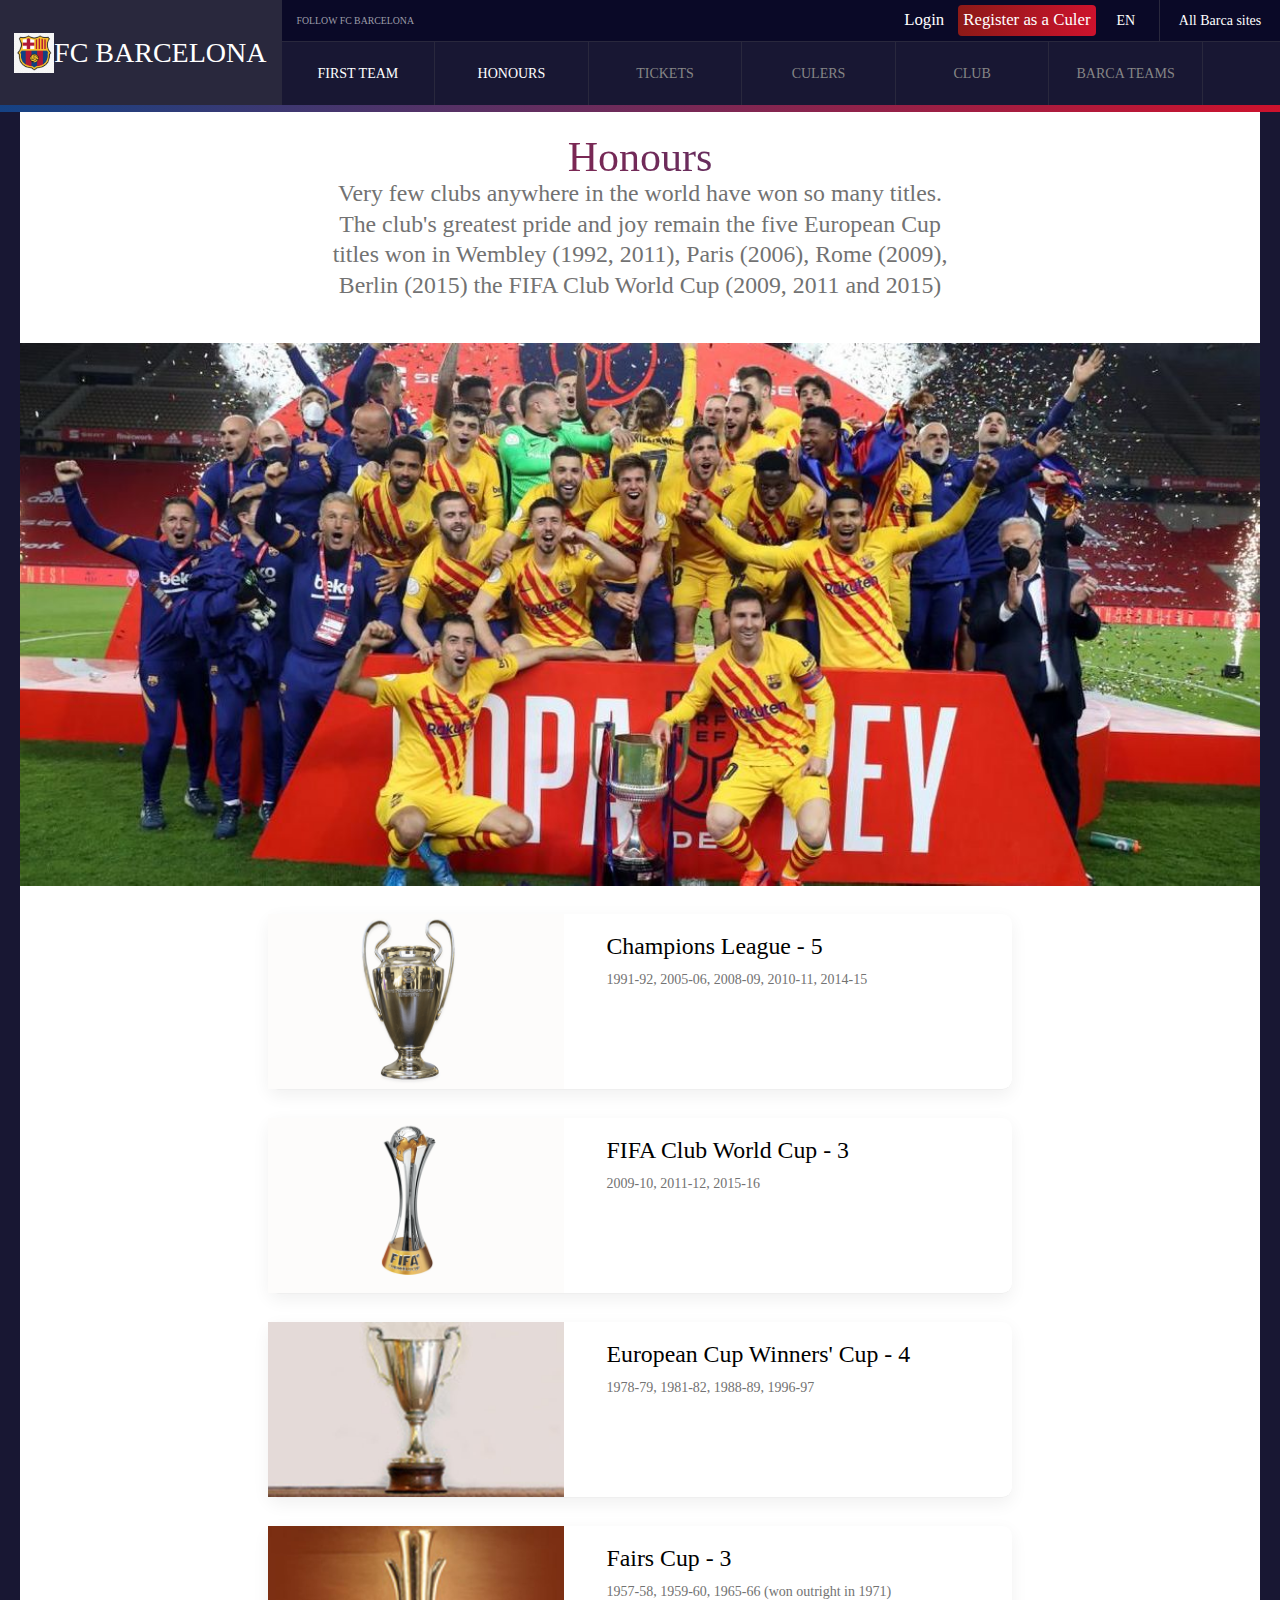
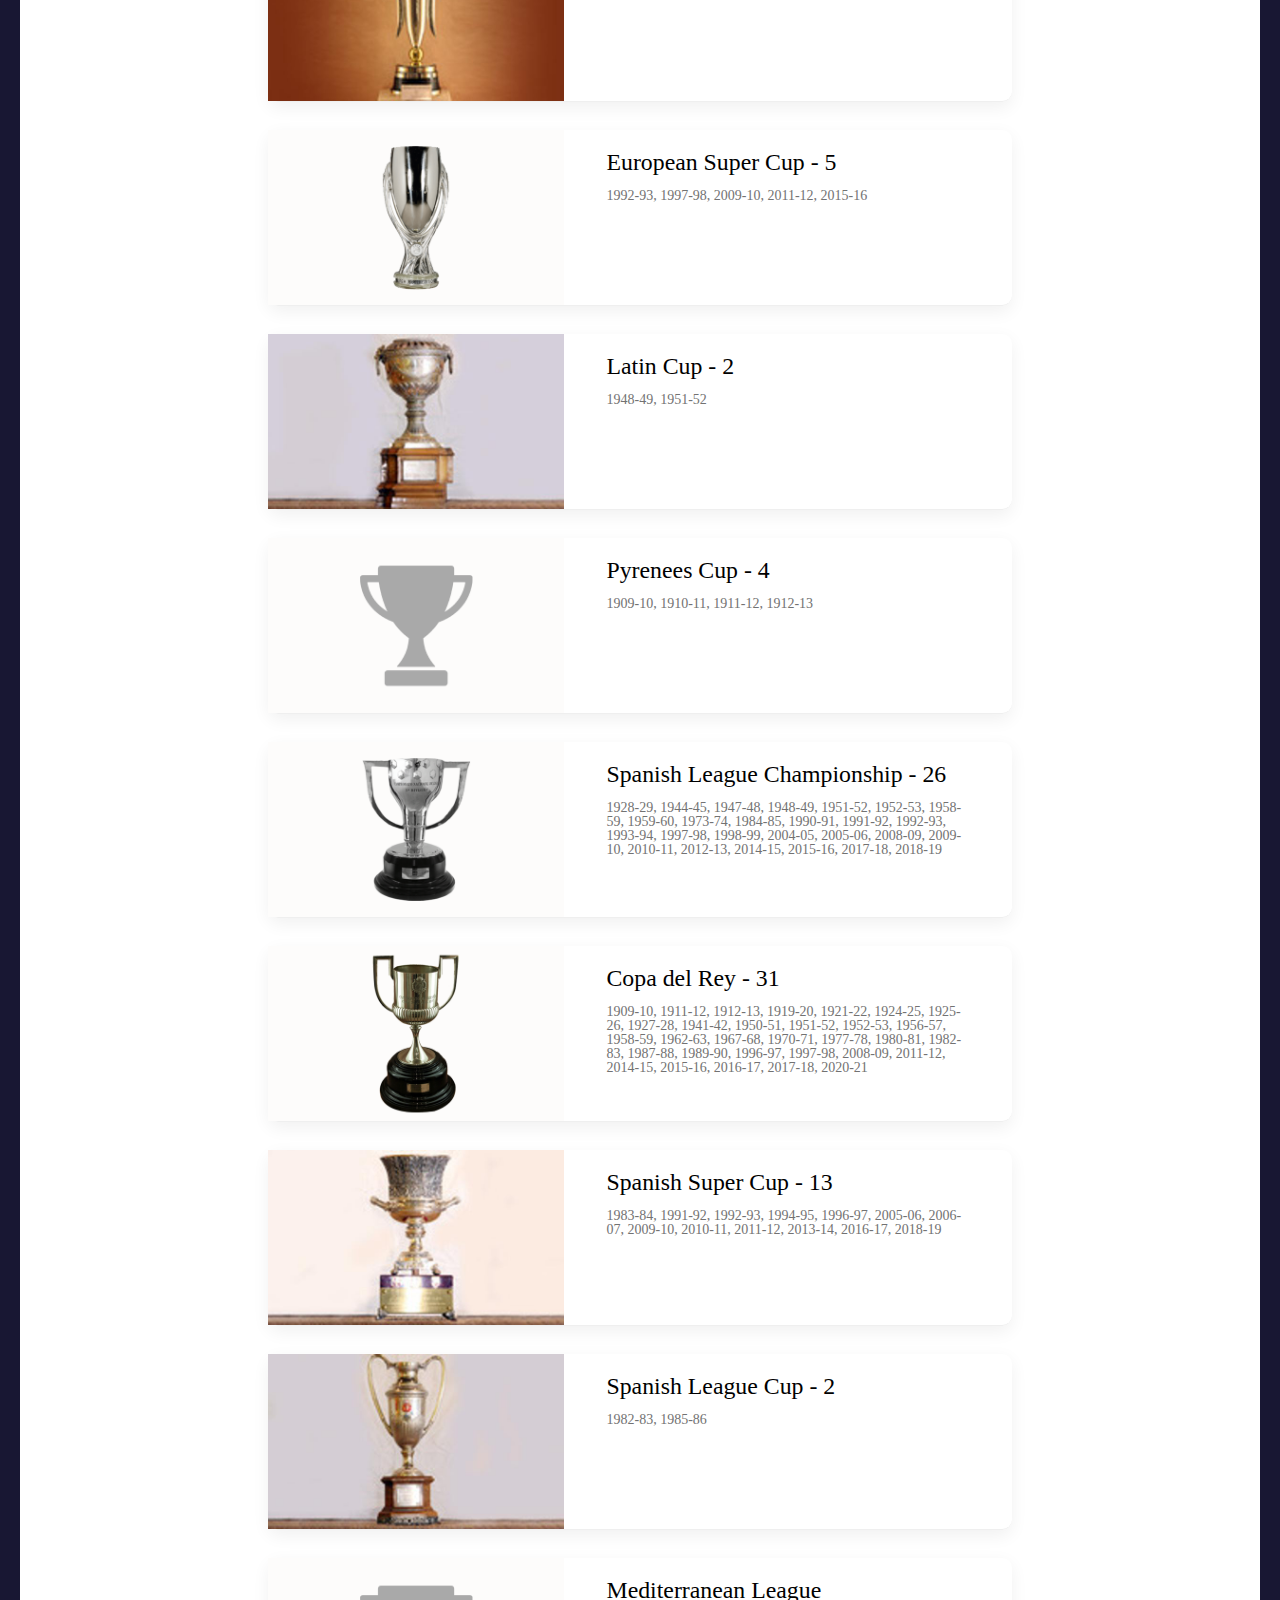
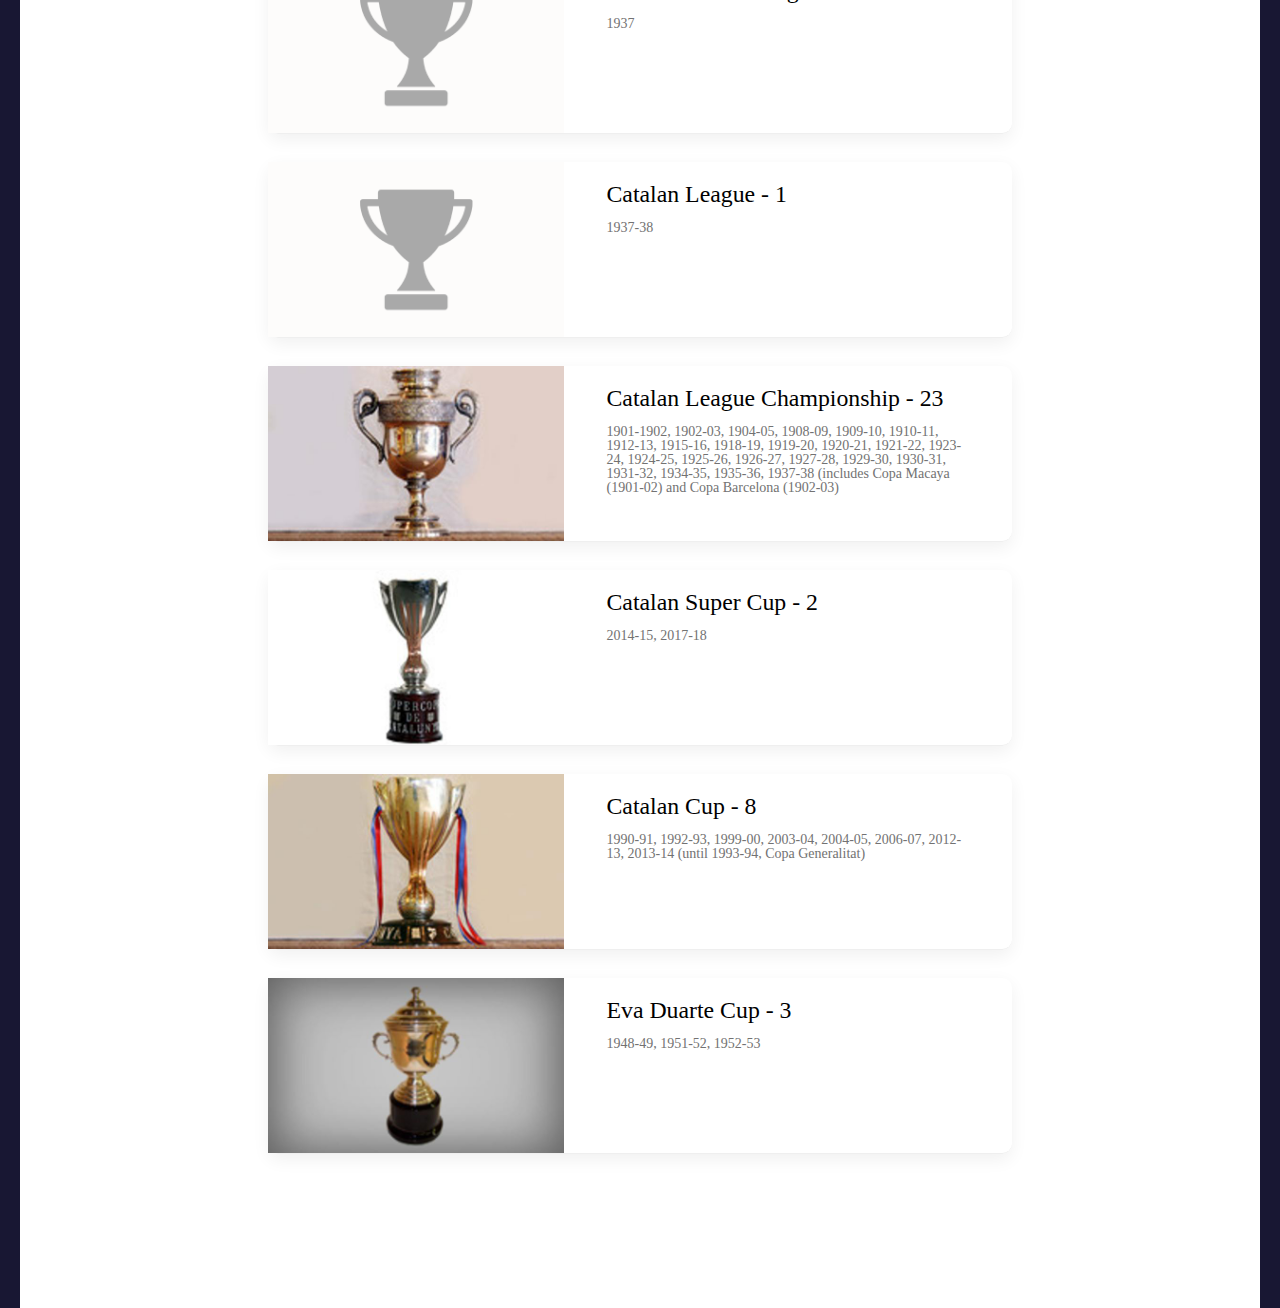
==== honours.html @ 9dbfa606 "git init" ====
<!DOCTYPE html>
<html lang="en">
<head>
    <meta charset="UTF-8">
    <meta http-equiv="X-UA-Compatible" content="IE=edge">
    <meta name="viewport" content="width=device-width, initial-scale=1.0">
    <title>Document</title>
    <link rel="stylesheet" href="./css/honours.css">
    <link rel="stylesheet" href="https://cdnjs.cloudflare.com/ajax/libs/font-awesome/6.1.1/css/all.min.css" integrity="sha512-KfkfwYDsLkIlwQp6LFnl8zNdLGxu9YAA1QvwINks4PhcElQSvqcyVLLD9aMhXd13uQjoXtEKNosOWaZqXgel0g==" crossorigin="anonymous" referrerpolicy="no-referrer" />

</head>
<body>

    <header class="header">
        <nav class="header-container">
            <div class="header-right">
                <a href="./index.html" class="header-item header-logo">
                    <div class="header-logo-blue"></div>
                    <div class="header-logo-red"></div>
                    <img src="./img/logo-b.jpeg" alt="">
                    <h2> FC BARCELONA</h2>
                </a>
            </div>

            <div class="header-left">
                <div class="header-item-links header-links">
                    <div class="header-links-left">
                        <p>FOLLOW FC BARCELONA</p>
                        <i class="fa-brands fa-twitter"></i>
                        <i class="fa-brands fa-facebook-square"></i>
                        <i class="fa-brands fa-instagram"></i>
                        <i class="fa-brands fa-youtube"></i>
                        <i class="fa-brands fa-tiktok"></i>
                        <i class="fa-brands fa-twitch"></i>
                    </div>

                    <div class="header-links-right">
                        <div class="header-login">
                            <i class="fa-solid fa-user"></i> 
                            <a href="">Login</a>    
                        </div>

                        <div class="header-register">
                            <p>Register as a Culer</p>                        
                        </div>

                        <div class="lang-change">
                            <p>EN</p>
                            <i class="fa-solid fa-caret-down"></i>
                        </div>
                    </div>
                </div>
                <a class="header-item header-other-sites">
                    <p>All Barca sites</p>
                </a>
                <a href="./players.html" class="header-item second-level firs-team-link">
                    <p> FIRST TEAM</p>
                </a>
                <a  href="#" class="header-item second-level shop-link">
                    <p>HONOURS</p>
                </a>
                <a href="./calendar.html" class="header-item second-level tickets-link disabled-link">
                    <p>TICKETS</p> 
                </a>
                <div class="header-item second-level culers-link disabled-link">
                    <p>CULERS</p> 
                </div>
                <div class="header-item second-level club-link disabled-link">
                    <p>CLUB</p> 
                </div>
                <div class="header-item second-level team-link disabled-link">
                    <p>BARCA TEAMS</p> 
                </div>
                <div class="header-item second-level-last search-btn">
                    <i class="fa-solid fa-magnifying-glass"></i>    
                </div>
            </div>

                <a href=""></a>
            </div>

            <div class="header-bottom"></div>

        </nav>

    </header>

    <main class="honours">

        <section class="honours-header honours-section">
            <h1 class="hh-title">Honours</h1>
            <p class="hh-subtitle">Very few clubs anywhere in the world have won so many titles. The club's greatest pride and joy remain the five European Cup titles won in Wembley (1992, 2011), Paris (2006), Rome (2009), Berlin (2015) the FIFA Club World Cup (2009, 2011 and 2015)</p>
            <img src="./img/tback.jpeg" alt="" class="last-title-img">
        </section>

        <section class="titles honours-section">

            <div class="title">

                <img src="./img/t1.png" alt="" class="title-img">

                <div class="title-desctiption">
                    <h2 class="title-name">Champions League - 5</h2>
                    <p class="title-years">1991-92, 2005-06, 2008-09, 2010-11, 2014-15</p>
                </div>

            </div>

            <div class="title">

                <img src="./img/t2.png" alt="" class="title-img">

                <div class="title-desctiption">
                    <h2 class="title-name">FIFA Club World Cup - 3</h2>
                    <p class="title-years">2009-10, 2011-12, 2015-16</p>
                </div>

            </div>

            <div class="title">

                <img src="./img/t3.jpeg" alt="" class="title-img">

                <div class="title-desctiption">
                    <h2 class="title-name">European Cup Winners' Cup - 4</h2>
                    <p class="title-years">1978-79, 1981-82, 1988-89, 1996-97</p>
                </div>

            </div>

            <div class="title">

                <img src="./img/t4.jpeg" alt="" class="title-img">

                <div class="title-desctiption">
                    <h2 class="title-name">Fairs Cup - 3</h2>
                    <p class="title-years">1957-58, 1959-60, 1965-66 (won outright in 1971)</p>
                </div>

            </div>

            <div class="title">

                <img src="./img/t5.png" alt="" class="title-img">

                <div class="title-desctiption">
                    <h2 class="title-name">European Super Cup - 5</h2>
                    <p class="title-years">1992-93, 1997-98, 2009-10, 2011-12, 2015-16</p>
                </div>

            </div>

            <div class="title">

                <img src="./img/t6.jpeg" alt="" class="title-img">

                <div class="title-desctiption">
                    <h2 class="title-name">Latin Cup - 2</h2>
                    <p class="title-years">1948-49, 1951-52</p>
                </div>

            </div>

            <div class="title">

                <img src="./img/t7.png" alt="" class="title-img">

                <div class="title-desctiption">
                    <h2 class="title-name">Pyrenees Cup - 4</h2>
                    <p class="title-years">1909-10, 1910-11, 1911-12, 1912-13</p>
                </div>

            </div>

            <div class="title">

                <img src="./img/t8.png" alt="" class="title-img">

                <div class="title-desctiption">
                    <h2 class="title-name">Spanish League Championship - 26</h2>
                    <p class="title-years">1928-29, 1944-45, 1947-48, 1948-49, 1951-52, 1952-53, 1958-59, 1959-60, 1973-74, 1984-85, 1990-91, 1991-92, 1992-93, 1993-94, 1997-98, 1998-99, 2004-05, 2005-06, 2008-09, 2009-10, 2010-11, 2012-13, 2014-15, 2015-16, 2017-18, 2018-19</p>
                </div>

            </div>

            <div class="title">

                <img src="./img/t9.png" alt="" class="title-img">

                <div class="title-desctiption">
                    <h2 class="title-name">Copa del Rey - 31</h2>
                    <p class="title-years">1909-10, 1911-12, 1912-13, 1919-20, 1921-22, 1924-25, 1925-26, 1927-28, 1941-42, 1950-51, 1951-52, 1952-53, 1956-57, 1958-59, 1962-63, 1967-68, 1970-71, 1977-78, 1980-81, 1982-83, 1987-88, 1989-90, 1996-97, 1997-98, 2008-09, 2011-12, 2014-15, 2015-16, 2016-17, 2017-18, 2020-21</p>
                </div>

            </div>

            <div class="title">

                <img src="./img/t10.jpeg" alt="" class="title-img">

                <div class="title-desctiption">
                    <h2 class="title-name">Spanish Super Cup - 13</h2>
                    <p class="title-years">1983-84, 1991-92, 1992-93, 1994-95, 1996-97, 2005-06, 2006-07, 2009-10, 2010-11, 2011-12, 2013-14, 2016-17, 2018-19</p>
                </div>

            </div>

            <div class="title">

                <img src="./img/t11.jpeg" alt="" class="title-img">

                <div class="title-desctiption">
                    <h2 class="title-name">Spanish League Cup - 2</h2>
                    <p class="title-years">1982-83, 1985-86</p>
                </div>

            </div>

            <div class="title">

                <img src="./img/t12.png" alt="" class="title-img">

                <div class="title-desctiption">
                    <h2 class="title-name">Mediterranean League</h2>
                    <p class="title-years">1937</p>
                </div>

            </div>

            <div class="title">

                <img src="./img/t13.png" alt="" class="title-img">

                <div class="title-desctiption">
                    <h2 class="title-name">Catalan League - 1</h2>
                    <p class="title-years">1937-38</p>
                </div>

            </div>

            <div class="title">

                <img src="./img/t14.jpeg" alt="" class="title-img">

                <div class="title-desctiption">
                    <h2 class="title-name">Catalan League Championship - 23</h2>
                    <p class="title-years">1901-1902, 1902-03, 1904-05, 1908-09, 1909-10, 1910-11, 1912-13, 1915-16, 1918-19, 1919-20, 1920-21, 1921-22, 1923-24, 1924-25, 1925-26, 1926-27, 1927-28, 1929-30, 1930-31, 1931-32, 1934-35, 1935-36, 1937-38 (includes Copa Macaya (1901-02) and Copa Barcelona (1902-03)</p>
                </div>

            </div>

            <div class="title">

                <img src="./img/t15.jpeg" alt="" class="title-img">

                <div class="title-desctiption">
                    <h2 class="title-name">Catalan Super Cup - 2</h2>
                    <p class="title-years">2014-15, 2017-18</p>
                </div>

            </div>

            <div class="title">

                <img src="./img/t16.jpeg" alt="" class="title-img">

                <div class="title-desctiption">
                    <h2 class="title-name">Catalan Cup - 8</h2>
                    <p class="title-years">1990-91, 1992-93, 1999-00, 2003-04, 2004-05, 2006-07, 2012-13, 2013-14 (until 1993-94, Copa Generalitat)</p>
                </div>

            </div>

            <div class="title">

                <img src="./img/t17.jpeg" alt="" class="title-img">

                <div class="title-desctiption">
                    <h2 class="title-name">Eva Duarte Cup - 3</h2>
                    <p class="title-years">1948-49, 1951-52, 1952-53</p>
                </div>

            </div>


        </section>

    </main>
    
</body>
</html>
---- css/honours.css ----
* {
    padding: 0;
    margin: 0;
    border: 0;
}

*,
*::before,
*::after {
    -moz-box-sizing: border-box;
    -webkit-box-sizing: border-box;
    box-sizing: border-box;
}

:focus,
:active {
    outline: none;
}

a:focus,
a:active {
    outline: none;
}

nav,
footer,
header,
aside {
    display: block;
}

html,
body {
    height: 100%;
    width: 100%;
    font-size: 100%;
    line-height: 1;
    font-size: 14px;
    -ms-text-size-adjust: 100%;
    -moz-stack-sizing: 100%;
    -webkit-text-size-adjust: 100%;
}

input,
button,
textarea {
    font-family: inherit;
}

input::-ms-clear {
    display: none;
}

button {
    cursor: pointer;
}

button::-moz-focus-inner {
    padding: 0;
    border: 0;
}

a,
a:visited {
    text-decoration: none;
    color: #fff;
}

a:hover {
    cursor: pointer;
}

p {
    color: #fff;
}

i {
    color: #fff;
}

a:hover {
    text-decoration: none;
}

ul,
li {
    list-style: none;
}

img {
    vertical-align: top;
}

h1,
h2,
h3,
h4,
h5,
h6 {
    font-size: inherit;
    font-weight: inherit;
    color: #fff;
}


/* ----------------------------------------zero styling---------------------------------------- */


@font-face {
    font-family: 'fcb-bold';
    src: url(../fonts/FCBInterstate-Bold.ttf);
}

@font-face {
    font-family: 'fcb-regular';
    src: url(../fonts/barselona.ttf);
}

@font-face {
    font-family: 'fcb-light';
    src: url(../fonts/FCBInterstate-Light.ttf);
}


/* ----------------------------------------heading---------------------------------------- */


.disabled-link p{
    color: rgb(134, 134, 134);
}

.enabled-link {
    cursor: pointer;
}

.header {
    z-index: 2;
    width: 100%;
    height: 7.5rem;
}
.header-container {
    display: flex;
    flex-wrap: wrap;
    width: 100%;
}

.header-right {
    width: 22%;
}

.header-item {
    display: flex;
    align-items: center;
    justify-content: center;
}

.header-logo {
    position: relative;
    display: flex;
    align-items: center;
    width: 100%;
    height: 7.5rem;
    justify-content: center;
    background-color: #181733;
    border-right: 1px solid #29283D;
}

.header-logo:hover {
    background-color: #29283D;
}

.header-logo-blue{
    position: absolute;
    width: 1.25rem;
    height: 3.5rem;
    background-color: #154284;
    left: 0;
    bottom: 1rem;
    display: none;
}

.header-logo-red{
    position: absolute;
    width: 1.25rem;
    height: 2.2rem;
    background-color: #CD122E;
    top: 0.5rem;
    right: 0;
    display: none;
}

.header-logo img{
    width: 40px;
}

.header-logo h2{
    display: inline-block;
    font-size: 2rem;
}

.header-left {
    width: 78%;
    display: flex;
    flex-wrap: wrap;
}

.header-links {
    width: 88%;
    height: 3rem;
    display: flex;
    justify-content: space-between;
    align-items: center;
    background-color: #0a0927;
    border-bottom: 1px solid #29283D;
    border-right: 1px solid #29283D;
}

.header-links-left {
    display: flex;
    align-items: center;
}

.header-links-left p{
    font-size: 0.7rem;
    color: #9D9DA9;
    padding-left: 15px;
}

.header-links-left i{
    font-size: 1.6rem;
    padding: 7px;
    color: #9D9DA9;
}

.header-links-left i:hover{
    color: #fff;
}

.colorsss{
    color: #0a0927;
    color: #29283D;
    color: #9D9DA9;
    color: #CD122E;
    color: #AC0F27;
    color: #154284;
    color: #181733;
    color: #4E0F24;
    color: #FDCB10;
}

.header-links-right {
    display: flex;
    align-items: center;
}

.header-login{
    margin-right: 1rem;
}

.header-login i {
    color: #fff;
    font-size: 1.1rem;
}

.header-login a {
    color: #fff;
    font-size: 1.2rem;
}

.header-register {
    background: linear-gradient(90deg,#8c1a17,#cd122d);
    color: #fff;
    border-radius: 4px;
    height: 2.2rem;
    display: flex;
    align-items: center;
    padding: 0 5px;
    font-size: 1.2rem;
    margin-right: 0.5rem;
}

.lang-change {
    display: flex;
    height: 3rem;
    align-items: center;
    padding: 0 1rem;
}

.lang-change i {
    color: #fff;
    font-size: 0.6rem;
    padding: 3px 5px;
}

.header-other-sites {
    background-color: #0a0927;
    border-bottom: 1px solid #29283D;
}

.lang-change:hover {
    background-color: #9D9DA9;
}

.header-other-sites {
    width: 12%;
    height: 3rem;
}

.second-level {
    height: 4.5rem;
    width: 15.38%;
    background-color: #181733;
    border-right: 1px solid #29283D;
}

.tickets-link {
    text-align: center;
}

.second-level i, 
.second-level-last i {
    font-size: 0.6rem;
    padding: 3px;
}

.second-level-last{
    width: 7.72%;
    background-color: #181733;
}

.second-level-last i {
    font-size: 2rem;
}


.second-level-last:hover {
    background-color: #29283D;
}

.header-bottom {
    width: 100%;
    height: 0.5rem;
    background: linear-gradient(90deg,#154284 0,#cd122d);
}


/* ----------------------------------------heading---------------------------------------- */


.honours {
    margin-top: 7px;
    background-color: #181733;
}

.honours-section {
    margin: 0 1.4rem;
    background-color: #fff;
}

.honours-header {
    padding-top: 1.7rem;
}

.hh-title {
    background: linear-gradient(90deg,#cd122d,#154284);
    -webkit-background-clip: text;
    -webkit-text-fill-color: transparent;
    color: #fff;
    font-size: 3rem;
    text-align: center;
}

.hh-subtitle {
    font-size: 1.7rem;
    color: #727272;
    line-height: 2.2rem;
    width: 50%;
    text-align: center;
    margin: 0 auto;
    margin-bottom: 3rem;
}

.last-title-img {
    width: 100%;
    display: block;
}

.titles {
    padding-top: 2rem;
    padding-bottom: 9rem;
}

.title {
    display: flex;
    width: 60%;
    margin: 0 auto 2rem auto;
    box-shadow: 0 .4rem 1.2rem 0 rgba(0,0,0,.06);
    border-radius: 10px;
    border-bottom: .1rem solid #efefef;
}

.title:hover {
    -webkit-box-shadow: 0px 0px 12px -3px rgba(34, 60, 80, 0.24); 
    -moz-box-shadow: 0px 0px 12px -3px rgba(34, 60, 80, 0.24); 
    box-shadow: 0px 0px 12px -3px rgba(34, 60, 80, 0.24);
}

.title-img {
    height: 175px;
    width: auto;
}

.title-desctiption {
    padding: 1.5rem 3rem;
}

.title-name {
    font-size: 1.7rem;
    color: #000;
    margin-bottom: 1rem;
}

.title-years {
    color: #727272;
}
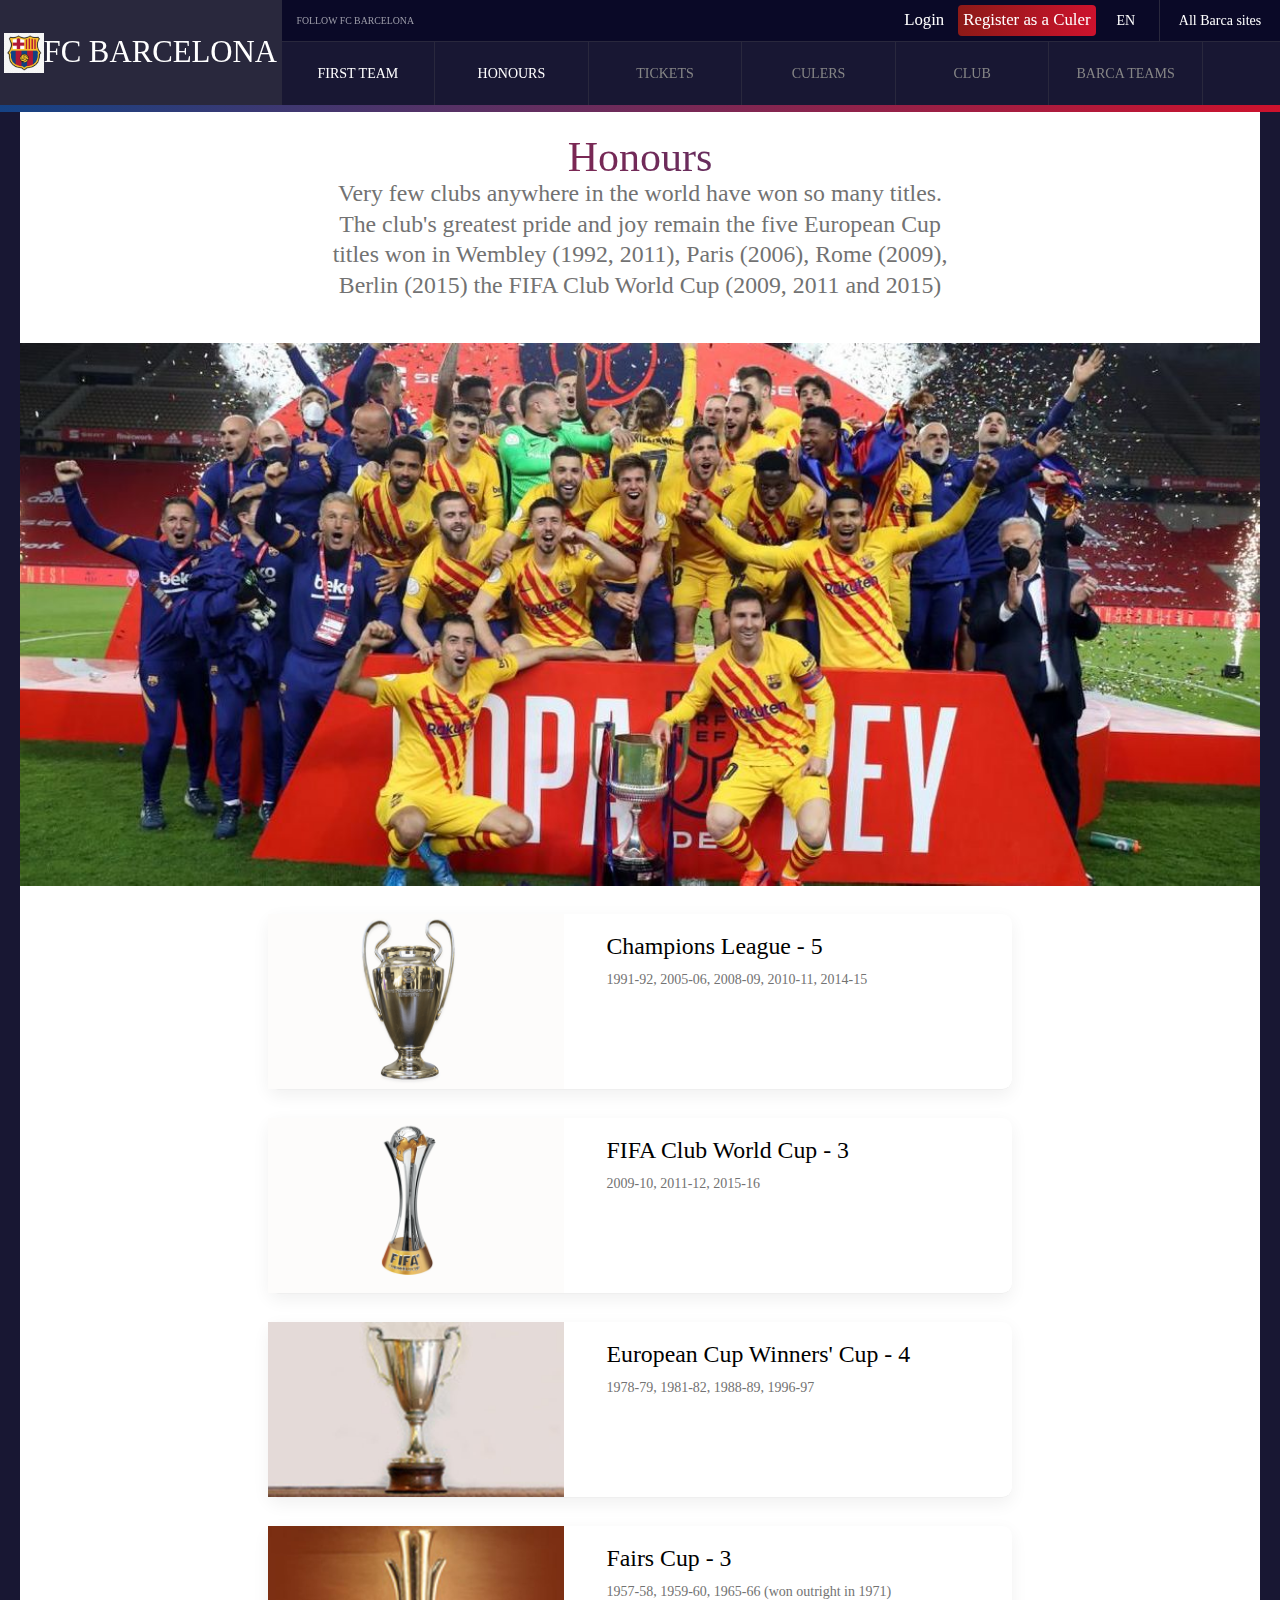
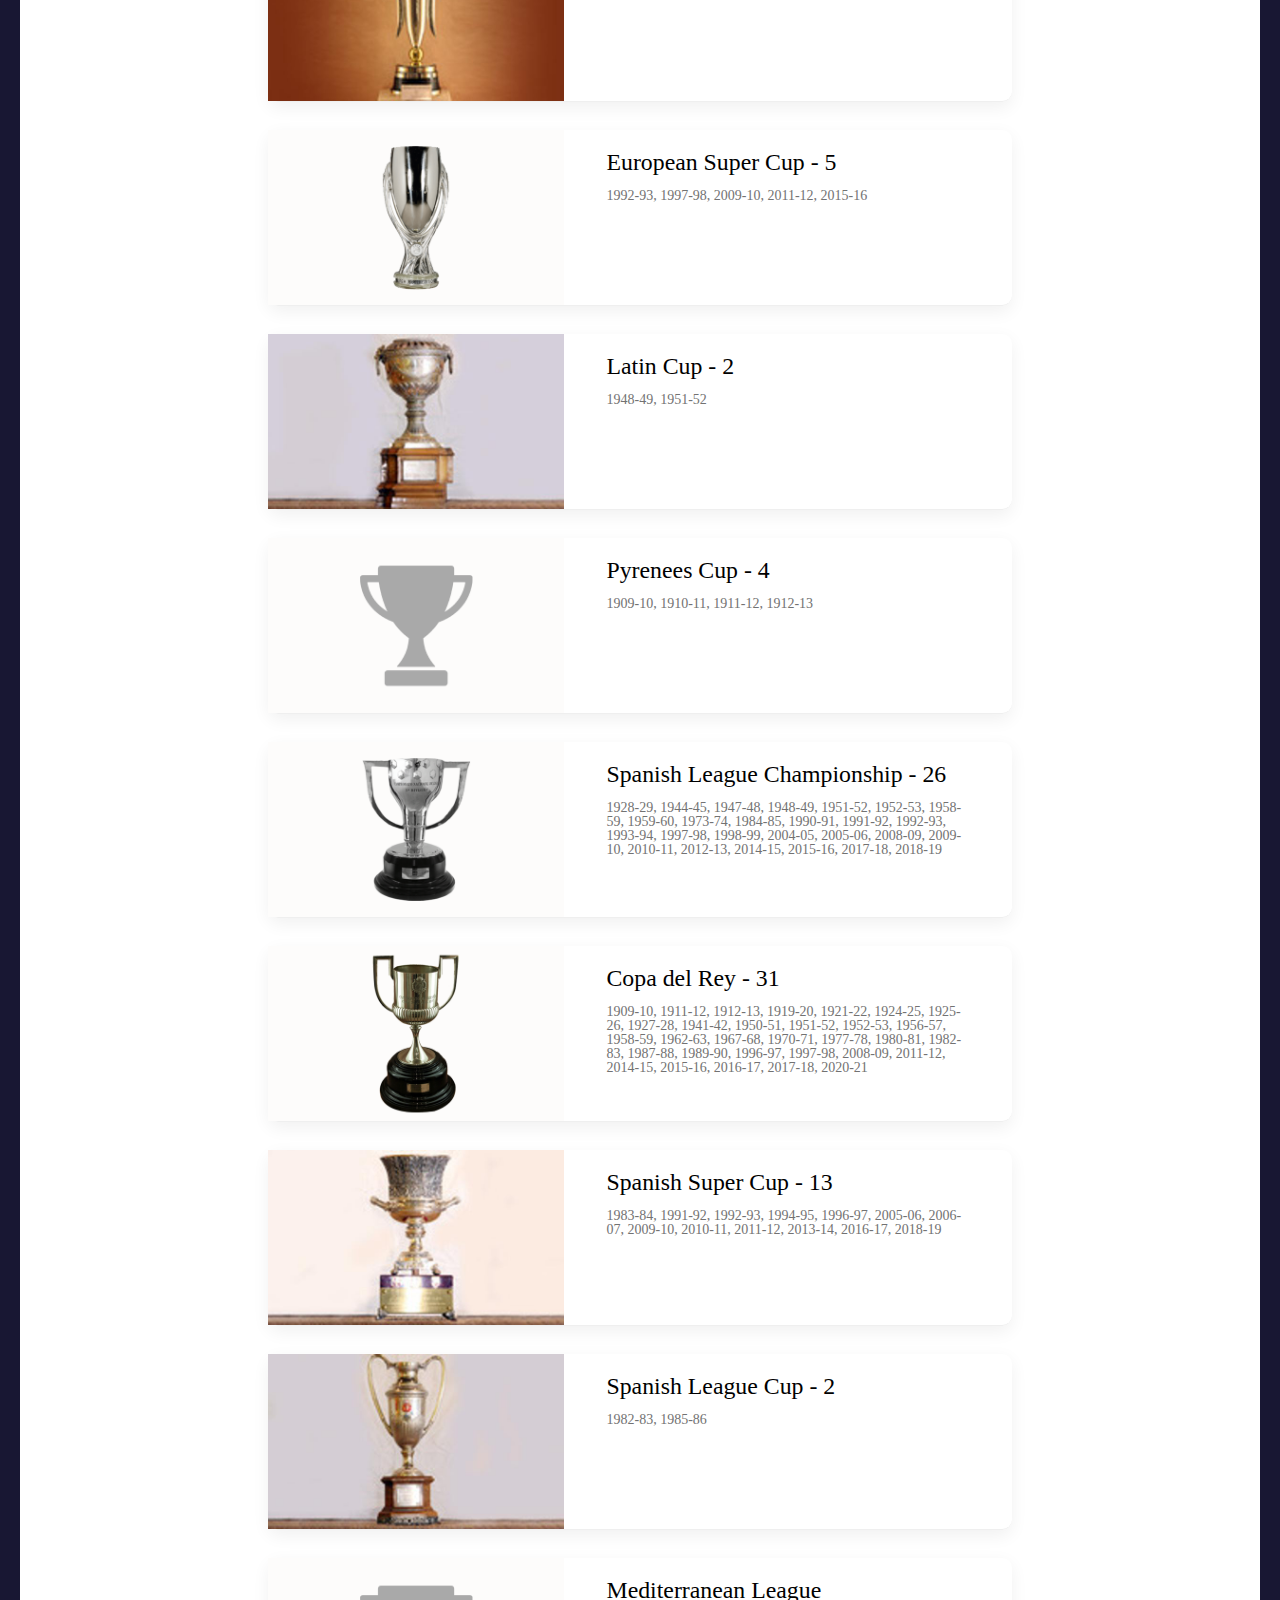
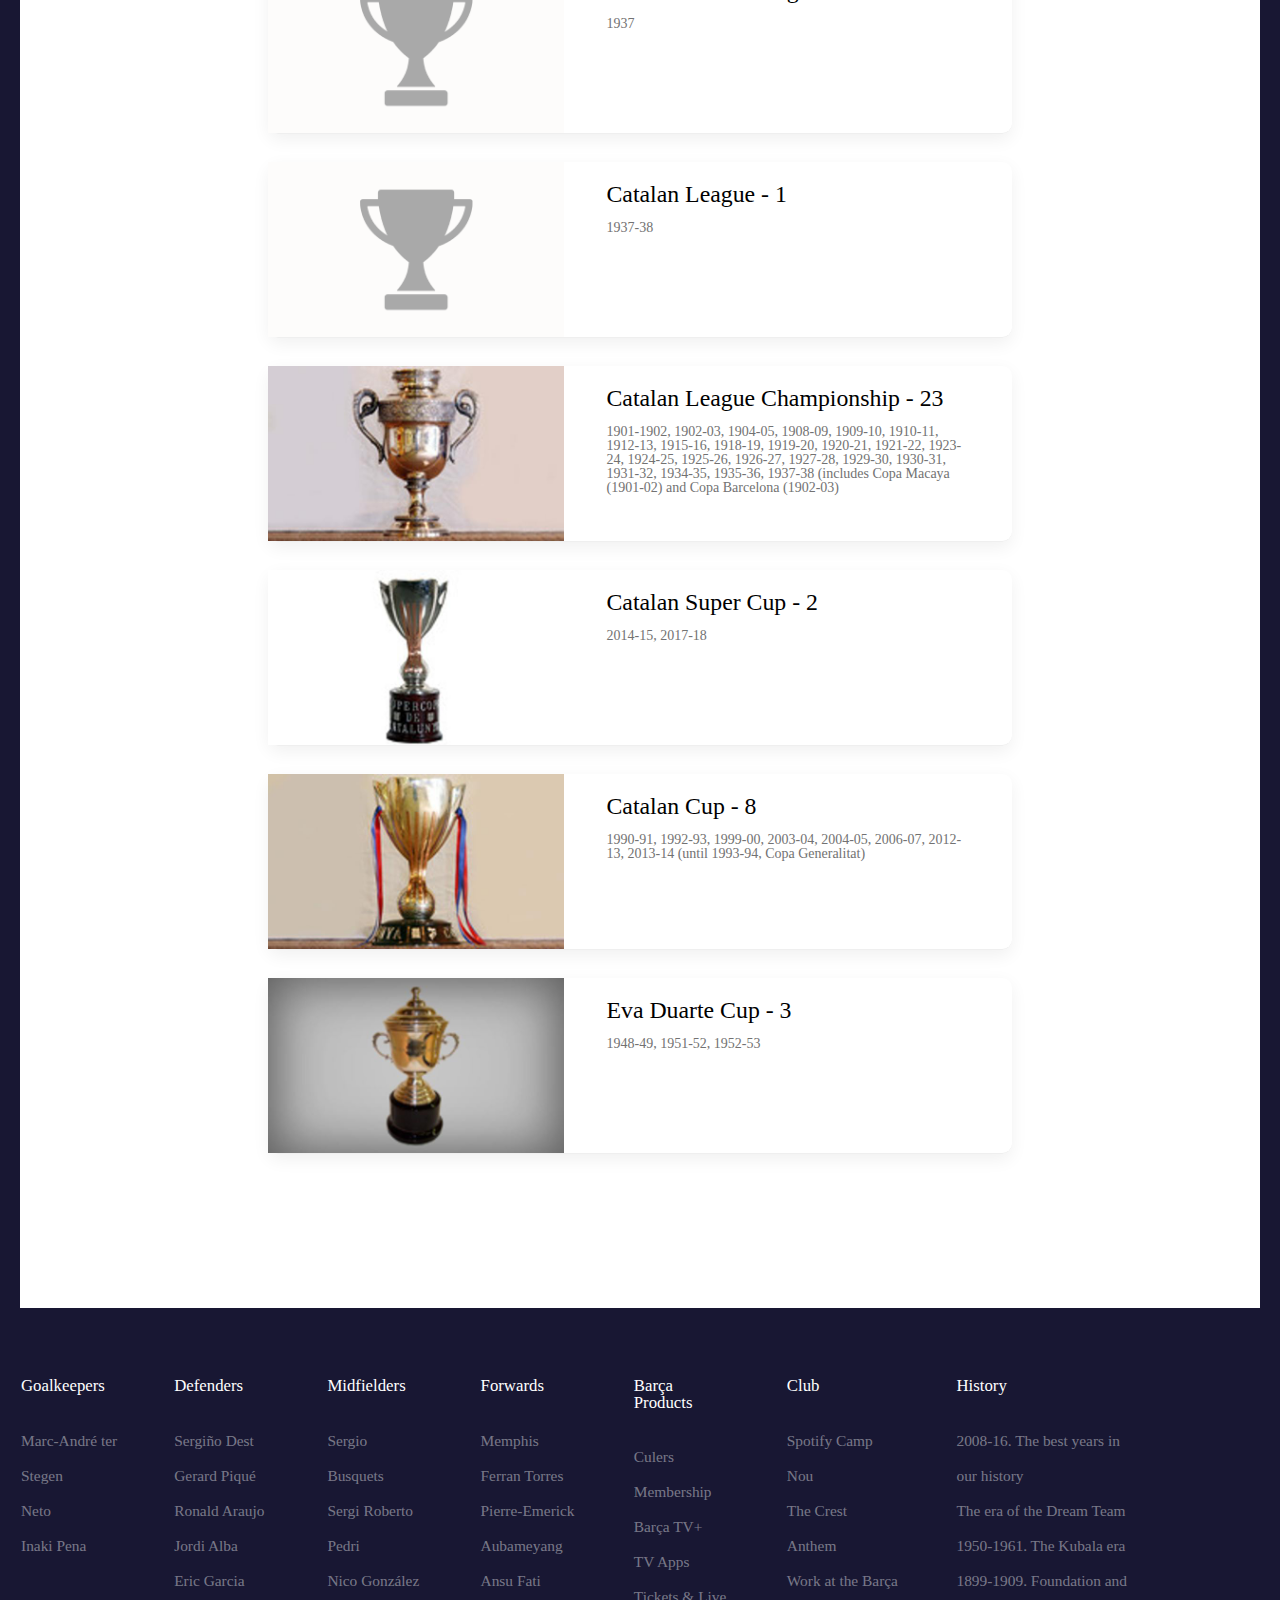
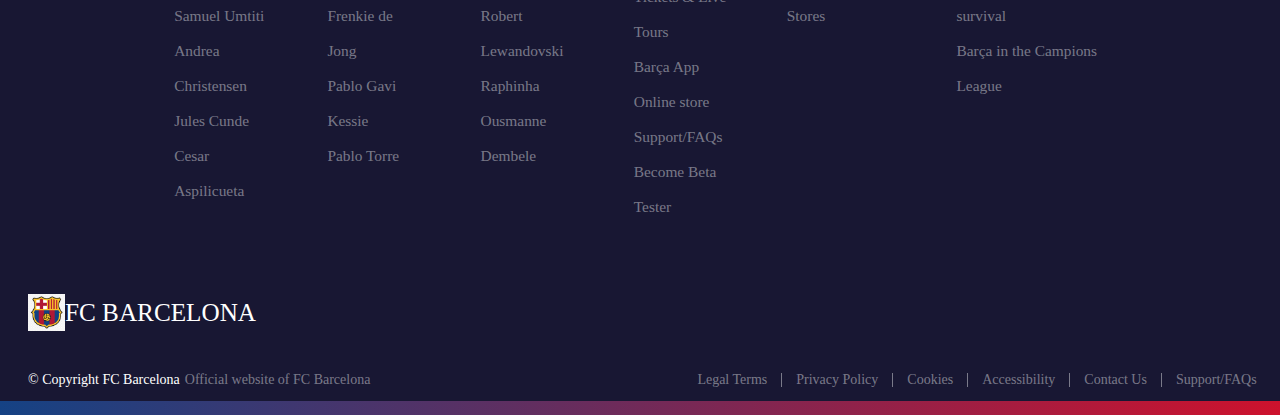
==== commit cefe8fb1: "some changes" ====
--- a/honours.html
+++ b/honours.html
@@ -5,7 +5,7 @@
     <meta http-equiv="X-UA-Compatible" content="IE=edge">
     <meta name="viewport" content="width=device-width, initial-scale=1.0">
     <title>Document</title>
-    <link rel="stylesheet" href="./css/honours.css">
+    <link rel="stylesheet" href="./css/style.css">
     <link rel="stylesheet" href="https://cdnjs.cloudflare.com/ajax/libs/font-awesome/6.1.1/css/all.min.css" integrity="sha512-KfkfwYDsLkIlwQp6LFnl8zNdLGxu9YAA1QvwINks4PhcElQSvqcyVLLD9aMhXd13uQjoXtEKNosOWaZqXgel0g==" crossorigin="anonymous" referrerpolicy="no-referrer" />
 
 </head>
@@ -26,12 +26,12 @@
                 <div class="header-item-links header-links">
                     <div class="header-links-left">
                         <p>FOLLOW FC BARCELONA</p>
-                        <i class="fa-brands fa-twitter"></i>
-                        <i class="fa-brands fa-facebook-square"></i>
-                        <i class="fa-brands fa-instagram"></i>
-                        <i class="fa-brands fa-youtube"></i>
-                        <i class="fa-brands fa-tiktok"></i>
-                        <i class="fa-brands fa-twitch"></i>
+                        <a href="https://twitter.com/FCBarcelona_es?ref_src=twsrc%5Egoogle%7Ctwcamp%5Eserp%7Ctwgr%5Eauthor"><i class="fa-brands fa-twitter"></i></a>
+                        <a href="https://www.google.com/url?sa=t&rct=j&q=&esrc=s&source=web&cd=&ved=2ahUKEwj2_rrN5JX5AhWlGFkFHfDIBs0QFnoECAkQAQ&url=https%3A%2F%2Fwww.facebook.com%2Ffcbarcelona%2F&usg=AOvVaw1rNxzUeb3JyohUOo6MA0vU"><i class="fa-brands fa-facebook-square"></i></a>
+                        <a href="https://www.instagram.com/fcbarcelona/"><i class="fa-brands fa-instagram"></i></a>
+                        <a href="https://www.youtube.com/channel/UC14UlmYlSNiQCBe9Eookf_A"><i class="fa-brands fa-youtube"></i></a>
+                        <a href="https://www.tiktok.com/@fcbarcelona"><i class="fa-brands fa-tiktok"></i></a>
+                        <a href="https://www.twitch.tv/fcbarcelona"><i class="fa-brands fa-twitch"></i></a>
                     </div>
 
                     <div class="header-links-right">
@@ -59,9 +59,9 @@
                 <a  href="#" class="header-item second-level shop-link">
                     <p>HONOURS</p>
                 </a>
-                <a href="./calendar.html" class="header-item second-level tickets-link disabled-link">
+                <div href="./calendar.html" class="header-item second-level tickets-link disabled-link">
                     <p>TICKETS</p> 
-                </a>
+                </div>
                 <div class="header-item second-level culers-link disabled-link">
                     <p>CULERS</p> 
                 </div>
@@ -286,6 +286,130 @@
         </section>
 
     </main>
+
+    <footer class="footer">
+
+        <div class="footer-lists">
+
+            <div class="players-list">
+
+                <ul class="footer-goalkeepers footer-players">
+                    <p class="footer-list-heading">Goalkeepers</p>
+
+                    <li class="footer-list-item">Marc-André ter Stegen</li>
+                    <li class="footer-list-item">Neto</li>
+                    <li class="footer-list-item">Inaki Pena</li>
+
+                </ul>
+
+                <ul class="footer-defenders footer-players">
+                    <p class="footer-list-heading">Defenders</p>
+
+                    <li class="footer-list-item">Sergiño Dest</li>
+                    <li class="footer-list-item">Gerard Piqué</li>
+                    <li class="footer-list-item">Ronald Araujo</li>
+                    <li class="footer-list-item">Jordi Alba</li>
+                    <li class="footer-list-item">Eric Garcia</li>
+                    <li class="footer-list-item">Samuel Umtiti</li>
+                    <li class="footer-list-item">Andrea Christensen</li>
+                    <li class="footer-list-item">Jules Cunde</li>
+                    <li class="footer-list-item">Cesar Aspilicueta</li>
+
+                </ul>
+
+                <ul class="footer-midfielders footer-players">
+                    <p class="footer-list-heading">Midfielders</p>
+
+                    <li class="footer-list-item">Sergio Busquets</li>
+                    <li class="footer-list-item">Sergi Roberto</li>
+                    <li class="footer-list-item">Pedri</li>
+                    <li class="footer-list-item">Nico González</li>
+                    <li class="footer-list-item">Frenkie de Jong</li>
+                    <li class="footer-list-item">Pablo Gavi</li>
+                    <li class="footer-list-item">Kessie</li>
+                    <li class="footer-list-item">Pablo Torre</li>
+                </ul>
+
+                <ul class="footer-forwards footer-players">
+                    <p class="footer-list-heading">Forwards</p>
+
+                    <li class="footer-list-item">Memphis</li>
+                    <li class="footer-list-item">Ferran Torres</li>
+                    <li class="footer-list-item">Pierre-Emerick Aubameyang</li>
+                    <li class="footer-list-item">Ansu Fati</li>
+                    <li class="footer-list-item">Robert Lewandovski</li>
+                    <li class="footer-list-item">Raphinha</li>
+                    <li class="footer-list-item">Ousmanne Dembele</li>
+                </ul>
+
+            </div>
+
+            <div class="products">
+
+                <ul class="footer-barca-products footer-list">
+                    <p class="footer-list-heading">Barça Products</p>
+
+                    <li class="footer-list-item">Culers Membership</li>
+                    <li class="footer-list-item">Barça TV+</li>
+                    <li class="footer-list-item">TV Apps</li>
+                    <li class="footer-list-item">Tickets & Live Tours</li>
+                    <li class="footer-list-item">Barça App</li>
+                    <li class="footer-list-item">Online store</li>
+                    <li class="footer-list-item">Support/FAQs</li>
+                    <li class="footer-list-item">Become Beta Tester</li>
+                </ul>
+
+                <ul class="footer-club footer-list">
+                    <p class="footer-list-heading">Club</p>
+
+                    <li class="footer-list-item">Spotify Camp Nou</li>
+                    <li class="footer-list-item">The Crest</li>
+                    <li class="footer-list-item">Anthem</li>
+                    <li class="footer-list-item">Work at the Barça Stores</li>
+                </ul>
+
+            </div>
+
+            <div class="history">
+
+                <ul class="footer-history footer-list">
+                    <p class="footer-list-heading">History</p>
+
+                    <li class="footer-list-item">2008-16. The best years in our history</li>
+                    <li class="footer-list-item">The era of the Dream Team</li>
+                    <li class="footer-list-item">1950-1961. The Kubala era</li>
+                    <li class="footer-list-item">1899-1909. Foundation and survival</li>
+                    <li class="footer-list-item">Barça in the Campions League</li>
+                </ul>
+
+            </div>
+
+        </div>
+
+        <div class="fcb">                    
+            <img src="./img/logo-b.jpeg" alt="">
+            <h2> FC BARCELONA</h2>
+        </div>
+
+        <div class="footer-bottom">
+            <div class="footer-bottom-copyright">
+                <p>© Copyright FC Barcelona</p>
+                <p class="footer-bottom-copyright-solid"> Official website of FC Barcelona</p>
+            </div>
+
+            <ul class="footer-bottom-list">
+                <li>Legal Terms</li>
+                <li>Privacy Policy</li>
+                <li>Cookies</li>
+                <li>Accessibility</li>
+                <li>Contact Us</li>
+                <li>Support/FAQs</li>
+            </ul>
+        </div>
+
+        <div class="footer-bottom-decor"></div>
+
+    </footer>
     
 </body>
 </html>--- a/css/style.css
+++ b/css/style.css
@@ -0,0 +1,1337 @@
+* {
+    padding: 0;
+    margin: 0;
+    border: 0;
+}
+
+body {
+    background-color: #080e1f;
+    overflow-x: hidden;
+}
+
+*,
+*::before,
+*::after {
+    -moz-box-sizing: border-box;
+    -webkit-box-sizing: border-box;
+    box-sizing: border-box;
+}
+
+:focus,
+:active {
+    outline: none;
+}
+
+a:focus,
+a:active {
+    outline: none;
+}
+
+nav,
+footer,
+header,
+aside {
+    display: block;
+}
+
+html,
+body {
+    height: 100%;
+    width: 100%;
+    font-size: 100%;
+    line-height: 1;
+    font-size: 14px;
+    -ms-text-size-adjust: 100%;
+    -moz-stack-sizing: 100%;
+    -webkit-text-size-adjust: 100%;
+}
+
+input,
+button,
+textarea {
+    font-family: inherit;
+}
+
+input::-ms-clear {
+    display: none;
+}
+
+button {
+    cursor: pointer;
+}
+
+button::-moz-focus-inner {
+    padding: 0;
+    border: 0;
+}
+
+a,
+a:visited {
+    text-decoration: none;
+    color: #fff;
+}
+
+a:hover {
+    cursor: pointer;
+}
+
+p {
+    color: #fff;
+}
+
+i {
+    color: #fff;
+}
+
+a:hover {
+    text-decoration: none;
+}
+
+ul,
+li {
+    list-style: none;
+}
+
+img {
+    vertical-align: top;
+}
+
+h1,
+h2,
+h3,
+h4,
+h5,
+h6 {
+    font-size: inherit;
+    font-weight: inherit;
+    color: #fff;
+}
+
+
+/* ----------------------------------------zero styling---------------------------------------- */
+
+
+
+/* ----------------------------------------heading---------------------------------------- */
+
+
+.disabled-link p{
+    color: rgb(134, 134, 134);
+}
+
+.enabled-link {
+    cursor: pointer;
+}
+
+.header {
+    z-index: 5;
+    position: fixed;
+    width: 100%;
+    height: 7.5rem;
+}
+.header-container {
+    display: flex;
+    flex-wrap: wrap;
+    width: 100%;
+}
+
+.header-right {
+    width: 22%;
+}
+
+.header-item {
+    display: flex;
+    align-items: center;
+    justify-content: center;
+}
+
+.header-logo {
+    position: relative;
+    display: flex;
+    align-items: center;
+    width: 100%;
+    height: 7.5rem;
+    justify-content: center;
+    background-color: #181733;
+    border-right: 1px solid #29283D;
+}
+
+.header-logo:hover {
+    background-color: #29283D;
+}
+
+.header-logo-blue{
+    position: absolute;
+    width: 1.25rem;
+    height: 3.5rem;
+    background-color: #154284;
+    left: 0;
+    bottom: 1rem;
+    display: none;
+}
+
+.header-logo-red{
+    position: absolute;
+    width: 1.25rem;
+    height: 2.2rem;
+    background-color: #CD122E;
+    top: 0.5rem;
+    right: 0;
+    display: none;
+}
+
+.header-logo img{
+    width: 40px;
+}
+
+.header-logo h2{
+    display: inline-block;
+    font-size: 2.2rem;
+}
+
+.header-left {
+    width: 78%;
+    display: flex;
+    flex-wrap: wrap;
+}
+
+.header-links {
+    width: 88%;
+    height: 3rem;
+    display: flex;
+    justify-content: space-between;
+    align-items: center;
+    background-color: #0a0927;
+    border-bottom: 1px solid #29283D;
+    border-right: 1px solid #29283D;
+}
+
+.header-links-left {
+    display: flex;
+    align-items: center;
+}
+
+.header-links-left p{
+    font-size: 0.7rem;
+    color: #9D9DA9;
+    padding-left: 15px;
+}
+
+.header-links-left i{
+    font-size: 1.6rem;
+    padding: 7px;
+    color: #9D9DA9;
+}
+
+.header-links-left i:hover{
+    color: #fff;
+}
+
+.colorsss{
+    color: #0a0927;
+    color: #29283D;
+    color: #9D9DA9;
+    color: #CD122E;
+    color: #AC0F27;
+    color: #154284;
+    color: #181733;
+    color: #4E0F24;
+    color: #FDCB10;
+}
+
+.header-links-right {
+    display: flex;
+    align-items: center;
+}
+
+.header-login{
+    margin-right: 1rem;
+}
+
+.header-login i {
+    color: #fff;
+    font-size: 1.1rem;
+}
+
+.header-login a {
+    color: #fff;
+    font-size: 1.2rem;
+}
+
+.header-register {
+    background: linear-gradient(90deg,#8c1a17,#cd122d);
+    color: #fff;
+    border-radius: 4px;
+    height: 2.2rem;
+    display: flex;
+    align-items: center;
+    padding: 0 5px;
+    font-size: 1.2rem;
+    margin-right: 0.5rem;
+}
+
+.lang-change {
+    display: flex;
+    height: 3rem;
+    align-items: center;
+    padding: 0 1rem;
+}
+
+.lang-change i {
+    color: #fff;
+    font-size: 0.6rem;
+    padding: 3px 5px;
+}
+
+.header-other-sites {
+    background-color: #0a0927;
+    border-bottom: 1px solid #29283D;
+}
+
+.lang-change:hover {
+    background-color: #9D9DA9;
+}
+
+.header-other-sites {
+    width: 12%;
+    height: 3rem;
+}
+
+.second-level {
+    height: 4.5rem;
+    width: 15.38%;
+    background-color: #181733;
+    border-right: 1px solid #29283D;
+}
+
+.tickets-link {
+    text-align: center;
+}
+
+.second-level i, 
+.second-level-last i {
+    font-size: 0.6rem;
+    padding: 3px;
+}
+
+.second-level-last{
+    width: 7.72%;
+    background-color: #181733;
+}
+
+.second-level-last i {
+    font-size: 2rem;
+}
+
+
+.second-level-last:hover {
+    background-color: #29283D;
+}
+
+.header-bottom {
+    width: 100%;
+    height: 0.5rem;
+    background: linear-gradient(90deg,#154284 0,#cd122d);
+}
+
+
+/* ----------------------------------------latest news---------------------------------------- */
+
+
+.latest-news {
+    padding-top: 112px;
+    display: flex;
+}
+
+.latest-news-item {
+    position: relative;
+    height: 560px;
+    background-position: center; 
+    background-repeat: no-repeat;
+    background-size: cover;
+}
+.item-1 {
+    width: 20%;
+    background-image: url('../img/1.JPG');
+}
+
+.latest-news-description {
+    position: absolute;
+    width: 80%;
+    display: flex;
+    flex-direction: column;
+    align-items: center;
+    justify-content: center;
+    bottom: 0;
+    right: 10%;
+}
+
+.latest-news h2 {
+    text-align: center;
+    margin-bottom: 1rem;
+    font-size: 1.2rem;
+}
+
+.latest-news-subtitle {
+    text-align: center;
+    visibility: hidden;
+    width: 150%;
+    line-height: 1.5rem;
+    margin: 0 20% 0 20%;
+}
+
+.latest-news-section {
+    display: block;
+    font-size: 0.85rem;
+    margin-bottom: 1.8rem;
+}
+
+.latest-news-section {
+
+}
+
+.item-2 {
+    width: 20%;
+    background-image: url('../img/2.jpeg');
+}
+.item-3 {
+    width: 20%;
+    background-image: url('../img/3.jpeg');
+    transition: ease-out;
+}
+
+.latest-news-active {
+    width: 60%;
+    transition: 0.3s ;
+}
+
+.latest-news-active .latest-news-description {
+}
+
+.latest-news-active h2 {
+    text-align: center;
+    transition: 0.5s;
+    font-size: 2rem;
+}
+
+.latest-news-active .latest-news-subtitle {
+    visibility: visible;
+    margin-bottom: 1rem;
+    font-size: 1rem;
+    width: 80%;
+    transition: 0s;
+}
+
+.latest-news-passive {
+    width: 20%;
+    transition: 0.7s ;
+    font-size: 0;
+}
+
+.latest-news-gradient {
+    position: absolute;
+    top: 20%;
+    background: linear-gradient(0deg,#080e1f 6rem,rgba(8,14,31,0));
+    height: 80%;
+    width: 100%;
+}
+
+
+/* ----------------------------------------partners---------------------------------------- */
+
+
+.partners {
+    padding-top: 40px;
+    margin-top: -40px;
+    height: 150px;
+    display: flex;
+    align-items: center;
+    justify-content: center;
+    background: linear-gradient(0deg,#181733 0,#181733 30%,rgba(173,16,40, 0.9));
+}
+.partners-main-partners {
+    line-height: 40px;
+    font-size: 0.8rem;
+    color: #fff;
+    padding-right: 30px;
+    border-right: 1px solid hsla(0,0%,100%,.2);
+    margin-right: 30px;
+}
+
+.partners-first-partner img {  
+    width: 80px;
+    margin-right: 30px;
+}
+
+.partners-second-partner img{
+    width: 120px;
+}
+
+
+/* ----------------------------------------body section block---------------------------------------- */
+
+.body-sections-block {
+    background-color: #181733;
+}
+
+/* ----------------------------------------subscriptions---------------------------------------- */
+
+
+.body-section {
+    margin: 0 1.35vw;
+}
+
+.white-section {
+    background-color: #fff;
+    padding: 0 1rem 3.5rem 1rem;
+    border-bottom: 1px solid rgb(237, 237, 237);
+
+}
+
+.heading {
+    background: linear-gradient(90deg,#cd122d,#154284);
+    -webkit-background-clip: text;
+    -webkit-text-fill-color: transparent;
+    color: #fff;
+    font-size: 2.5rem;
+    display: flex;
+    justify-content: center;
+    padding: 3rem 0 2.5rem 0;
+}
+
+.subscriptions-cards {
+    display: flex;
+    flex-wrap: wrap;
+}
+.subscriptions-card {
+    max-width: 15.7vw;
+    padding: 8px;
+}
+
+.subscriptions-card-mouseover {
+    width: 234px;
+    padding: 0;
+    transition: 0.2s;
+}
+
+.subscriptions-card {
+    display: block;
+}
+
+
+/* ----------------------------------------subscriptions---------------------------------------- */
+
+
+.kits-cards {
+    display: flex;
+    justify-content: space-between;
+    margin: 0 0.8rem;
+}
+
+.kits-card {
+    display: block;
+    flex-wrap: wrap;
+    width: 32.8%;
+    border-radius: 10px;
+    -webkit-box-shadow: 0px 1px 8px 1px rgba(34, 60, 80, 0.27); 
+    -moz-box-shadow: 0px 1px 8px 1px rgba(34, 60, 80, 0.27); 
+    box-shadow: 0px 1px 8px 1px rgba(34, 60, 80, 0.27);
+}
+
+.kit-print img{
+    max-width: 100%;
+    border-top-left-radius: 10px;
+    border-top-right-radius: 10px;
+}
+
+.kit {
+    display: flex;
+    padding: 2.1rem 1.6rem 1.5rem;
+}
+
+.kit-img {
+    margin-right: 2rem;
+}
+
+.kit-img img{
+    width: 100px;
+}
+.kit-description {
+    display: flex;
+    flex-direction: column;
+}
+
+.kit-description h2{
+    color: #000;
+    font-size: 1.3rem;
+    line-height: 3rem;
+    margin-bottom: 0.3rem;
+}
+
+.kit-date {
+    color: #727272;
+}
+
+.kit-link {
+    font-size: 1rem;
+    color: #154284;
+    margin-top: 1.3rem;
+}
+
+.kit-link i {
+    color: #154284;
+    padding: 0 0.3rem;
+}
+
+
+/* ----------------------------------------subscriptions---------------------------------------- */
+
+
+.features-cards {
+    display: flex;
+    justify-content: space-between;
+    position: relative;
+    flex-wrap: wrap
+}
+
+.card {
+    display: block;
+    width: 32.8%;
+    background-position: center; 
+    background-repeat: no-repeat;
+    background-size: cover;
+    position: relative;
+}
+
+.feature {
+    transition: 0.5s;
+}
+
+
+
+.feature-1::before,
+.feature-2::before,
+.feature-3::before {
+    position: absolute;
+    content: '';
+    width: 1.6rem;
+    height: 14rem;
+    background: #154284;
+    top: 7.5rem;
+    z-index: 1;
+}
+
+.feature-1::after,
+.feature-2::after,
+.feature-3::after {
+    position: absolute;
+    content: '';
+    width: 1.6rem;
+    height: 10.5rem;
+    background: #CD122E;
+    top: 3.5rem;
+    right: 0;
+    z-index: 1;
+}
+
+.feature-1 {
+    height: 30rem;
+    background-image: url('../img/feature1.jpeg');
+}
+
+.feature-2 {
+    background-image: url('../img/feature2.jpeg');
+}
+
+.feature-3 {
+    background-image: url('../img/feature3.jpeg');
+}
+
+.feature-1:hover,
+.feature-2:hover,
+.feature-3:hover {
+    background-size: 180%;
+}
+
+.feature-gradient {
+    background: linear-gradient(180deg,rgba(24,23,51,0) ,rgba(24,23,51,0.9));
+    width: 100%;
+    height: 100%;
+    position: relative;
+}
+
+.feature-description {
+    position: absolute;
+    width: 70%;
+    bottom: 0;
+    left: 15%;
+    display: flex;
+    flex-direction: column;
+    align-items: center;
+}
+
+.feature-description h2 {
+    color: #FDCB10;
+    font-size: 1.5rem;
+    margin-bottom: 1rem;
+}
+
+.feature-subtitle {
+    display: none;
+    margin-bottom: 1rem;
+    font-size: 0.9rem;
+    color: #fff;
+}
+
+.feature-1:hover > .feature-subtitle {
+    display: block;
+}
+
+.feature-section {
+    display: flex;
+    font-size: 0.85rem;
+    margin-bottom: 1.8rem;
+}
+
+.feature-type {
+    color: #FDCB10;
+    font-size: 0.8rem;
+    margin-right: 8px;
+}
+
+.feature-type {
+    margin-right: 0.7rem;
+}
+
+.feature-decoration {
+    width: 8px;
+    height: 8px;
+    background-color: #FDCB10;
+    margin-right: 5px;
+    display: inline-block;
+}
+
+/* ----------------------------------------football-news---------------------------------------- */
+
+
+.football-news {
+    
+}
+
+.football-news-items {
+    display: flex;
+    flex-wrap: wrap;
+    justify-content: space-between;
+    margin-bottom: 0.6rem;
+}
+
+.football-news-item:hover {
+    -webkit-box-shadow: 0px 0px 8px 0px rgba(34, 60, 80, 0.2); 
+    -moz-box-shadow: 0px 0px 8px 0px rgba(34, 60, 80, 0.2); 
+    box-shadow: 0px 0px 8px 0px rgba(34, 60, 80, 0.2);
+    transition: 0.25s ease;
+}
+
+.football-news-item {
+    width: 24.4%;
+    border: 1px solid #efefef;
+}
+
+.fottball-news-background {
+    height: 13rem;
+    overflow: hidden;
+}
+
+.fottball-news-background img{
+    width: 100%;
+}
+
+.football-news-description {
+    position: relative;
+    margin: 0 1.3rem;
+    display: flex;
+    flex-direction: column;
+    align-items: center;
+}
+
+.fnd-heading {
+    color: #000;
+    font-size: 1.5rem;
+    margin: 1.5rem 0; 
+}
+
+.fnd-subtitle {
+    display: none;
+}
+
+.fnd-data {
+    margin: 3rem 0 1rem 0;
+    display: flex;
+    justify-content: space-between;
+    align-items: center;
+    width: 100%;
+    font-size: 0.85rem;
+}
+
+.fnd-type {
+    color: #cd122d; 
+    font-size: 0.8rem;
+   
+}
+
+.fnd-type::before {
+    position: absolute;
+    content: '';
+    left: -1.3rem;
+    background-color: #cd122d;
+    width: 9px;
+    height: 9px;
+    bottom: 1.1rem;
+}
+
+.fnd-time {
+    color: #000;
+    opacity: 0.5;
+    display: flex;
+    align-items: center;
+}
+
+.fnd-time i {
+    color: #000;
+    opacity: 1;
+    font-size: 0.65rem;
+    margin-right: 0.3rem;
+}
+
+
+/* ----------------------------------------football-news---------------------------------------- */
+
+
+.barca-tv {
+    padding-bottom: 2rem;   
+    position: relative;
+    background-color: #0a0927;
+}
+
+.barca-tv::before {
+    content: '';
+    position: absolute;
+    background-image: url('../img/btv+.png');
+    background-size: 23px 23px;
+    width: 350px;
+    height: 116px;
+    left: 0;
+}
+
+.barca-tv::after {
+    content: '';
+    position: absolute;
+    background-image: url('../img/btv+.png');
+    background-size: 23px 23px;
+    width: 575px;
+    height: 50px;
+    right: 0;
+    bottom: 0;
+    opacity: 0.4;
+}
+
+.btv-heading {
+    font-size: 4rem;
+    text-align: center;
+    line-height: 4.5rem;
+    color: #FDCB10;
+    margin-bottom: 1rem;
+}
+
+.btv-items {
+    display: flex;
+    width: 85%;
+    margin: 0 auto;
+}
+
+.btv-item {
+    background-size: cover;
+    width: 20%;
+    height: 370px;
+}
+
+.btv-item-mouseover {
+    padding: 0;
+    transition: 0.2s;
+}
+
+.btv-item-1{
+    background-image: url('../img/btv-1.png');
+}
+
+.btv-item-2{
+    background-image: url('../img/btv-2.png');
+}
+
+.btv-item-3{
+    background-image: url('../img/btv-3.png');
+}
+
+.btv-item-4{
+    background-image: url('../img/btv-4.png');
+}
+
+.btv-item-5{
+    background-image: url('../img/btv-5.png');
+}
+
+
+/* ----------------------------------------footer---------------------------------------- */
+
+
+.footer {
+    background: #181733;
+}
+
+.footer-lists {
+    padding: 5rem 6rem 5rem 1.5rem;
+    display: flex;
+    justify-content: space-between;
+}
+
+.players-list {
+    display: flex;
+    margin-right: 4rem;
+}
+
+.footer-players {
+    width: 25%;
+}
+
+.players-list ul:not(:last-child){
+    margin-right: 4rem;
+}
+
+.footer-goalkeepers {
+}
+.footer-list-heading {
+    font-size: 1.2rem;
+    margin-bottom: 2rem;
+}
+
+.footer-list-item {
+    color: rgba(255, 255, 255, 0.429);
+    font-size: 1.1rem;
+    font-weight: 100;
+    line-height: 2.5rem;
+}
+
+.footer-list-item:hover {
+    text-decoration: underline;
+    color: rgba(255, 255, 255, 0.573);
+}
+
+.products {
+    margin-right: 4rem;
+    display: flex;
+}
+
+.products ul:not(:last-child) {
+    margin-right: 4rem;
+}
+
+.history {
+    margin-right: 4rem;
+}
+
+.fcb {
+    margin-left: 2rem;
+    display: flex;
+    align-items: center;
+    padding-bottom: 3rem;
+}
+
+.fcb img {
+    width: 37px;
+}
+
+.fcb h2{
+    font-size: 1.8rem;
+}
+
+.footer-bottom {
+    display: flex;
+    margin-left: 2rem;
+    padding-bottom: 1rem;
+}
+
+.footer-bottom-copyright {
+    display: flex;
+    margin-right: 25%;
+}
+
+.footer-bottom-copyright-solid {
+    color: rgba(255, 255, 255, 0.429);
+    margin-left: 5px;
+}
+
+.footer-bottom-list {
+    display: flex;   
+}
+
+.footer-bottom-list li{
+    color: rgba(255, 255, 255, 0.429);
+    padding: 0 1rem;
+}
+
+.footer-bottom-list li:not(:last-child){
+    border-right: 1px solid rgba(255, 255, 255, 0.429); 
+}
+
+.footer-bottom-list li:hover {
+    text-decoration: underline;
+    color: rgba(255, 255, 255, 0.573);
+}
+
+.footer-bottom-decor {
+    width: 100%;
+    height: 1rem;
+    background: linear-gradient(90deg,#154284 0,#cd122d);
+}
+
+
+/* ----------------------------------------honours---------------------------------------- */
+
+
+.honours {
+    background-color: #181733;
+    padding-top: 112px;
+}
+
+.honours-section {
+    margin: 0 1.4rem;
+    background-color: #fff;
+}
+
+.honours-header {
+    padding-top: 1.7rem;
+}
+
+.hh-title {
+    background: linear-gradient(90deg,#cd122d,#154284);
+    -webkit-background-clip: text;
+    -webkit-text-fill-color: transparent;
+    color: #fff;
+    font-size: 3rem;
+    text-align: center;
+}
+
+.hh-subtitle {
+    font-size: 1.7rem;
+    color: #727272;
+    line-height: 2.2rem;
+    width: 50%;
+    text-align: center;
+    margin: 0 auto;
+    margin-bottom: 3rem;
+}
+
+.last-title-img {
+    width: 100%;
+    display: block;
+}
+
+.titles {
+    padding-top: 2rem;
+    padding-bottom: 9rem;
+}
+
+.title {
+    display: flex;
+    width: 60%;
+    margin: 0 auto 2rem auto;
+    box-shadow: 0 .4rem 1.2rem 0 rgba(0,0,0,.06);
+    border-radius: 10px;
+    border-bottom: .1rem solid #efefef;
+}
+
+.title:hover {
+    -webkit-box-shadow: 0px 0px 12px -3px rgba(34, 60, 80, 0.24); 
+    -moz-box-shadow: 0px 0px 12px -3px rgba(34, 60, 80, 0.24); 
+    box-shadow: 0px 0px 12px -3px rgba(34, 60, 80, 0.24);
+}
+
+.title-img {
+    height: 175px;
+    width: auto;
+}
+
+.title-desctiption {
+    padding: 1.5rem 3rem;
+}
+
+.title-name {
+    font-size: 1.7rem;
+    color: #000;
+    margin-bottom: 1rem;
+}
+
+.title-years {
+    color: #727272;
+}
+
+
+/* ----------------------------------------players---------------------------------------- */
+
+
+.players-section {
+    padding-top: 112px;
+    background: #181733;
+}
+
+.players-bg {
+    position: relative;
+    width: 100%;
+    background-image: url('../img/players-bg.jpeg');
+    background-size: cover;
+    height: 12.5rem;
+}
+
+.players-bg-gradient {
+    position: absolute;
+    bottom: 0;
+    width: 100%;
+    background: linear-gradient(0deg,#181733 0,rgba(24,23,51,.45) 70%,rgba(24,23,51,0));
+    height: 3rem;
+    z-index: 1;
+}
+
+.players-bg-color {
+    position: absolute;
+    background-color: rgba(24,23,51, 0.45);
+    height: 12.5rem;
+    width: 100%;
+    top: 0;
+    z-index: 1;
+}
+
+.players-title {
+    position: relative;
+    z-index: 2;
+    display: flex;
+    flex-direction: column;
+    align-items: center;
+    padding-top: 3rem;
+}
+
+.players-title-heading {
+    color: #FDCB10;
+    font-size: 4rem;
+    opacity: 1;
+    margin-bottom: 1.5rem;
+}
+
+.players-title-description {
+    font-size: 1.4rem;
+}
+
+.players-block {
+    background-color: #fff;
+    border-radius: 1rem;
+    margin: 0 1rem;
+    padding: 2rem;
+}
+
+.pb-title {
+    display: flex;
+    justify-content: space-between;
+    align-items: center;
+    margin-bottom: 4rem;
+}
+
+.pb-heading {
+    color: #000;
+    font-size: 2rem;
+}
+
+.pb-partners {
+    display: flex;
+    align-items: center;
+}
+
+.pb-label {
+    color: hsla(0,0%,45%,.7);
+    font-size: 0.65rem;
+    padding: 5px 1rem;
+    border-right: 1px solid hsla(0,0%,45%,.7);
+    margin-right: 2rem;
+}
+
+.pb-icon img{
+    width: 80px;
+    margin: 0 1rem;
+}
+
+.pb-navbar {
+    display: flex;
+    align-items: center;
+    justify-content: center;
+}
+
+.pb-navbar a {
+    color: #000;
+    font-size: 0.8rem;
+}
+
+.pb-section {
+    padding: 0.7rem 1rem;
+    background-color: #f8f8f8;
+    transition: 0.2s;
+    text-transform: uppercase;
+    -webkit-box-shadow: 0px 6px 7px -6px rgba(209,209,209,1);
+    -moz-box-shadow: 0px 6px 7px -6px rgba(209,209,209,1);
+    box-shadow: 0px 6px 7px -6px rgba(209,209,209,1);
+}
+
+.pb-section:not(:last-of-type) {
+    margin-right: 7px;
+}
+
+.pb-section:hover {
+    padding: 0.5rem 1rem;
+    background-color: #154284;
+    color: #fff;
+}
+
+.players {
+    padding-bottom: 1.5rem;
+}
+
+.players-heading {
+    font-size: 2.5rem;
+    background: linear-gradient(90deg,#cd122d,#154284);
+    -webkit-background-clip: text;
+    -webkit-text-fill-color: transparent;
+    text-align: center;
+    margin: 3rem;
+}
+
+.players-cards {
+    display: flex;
+    margin: 0 1.5rem;
+    justify-content: space-between;
+    flex-wrap: wrap;
+}
+
+.players-card {
+    background-color: #181733;
+    width: 33%;
+    position: relative;
+    margin-bottom: 0.8rem;
+}
+
+.players-card::before {
+    content: "";
+    background-image: linear-gradient(0deg,rgba(8,14,31,.9) 26%,rgba(24,23,51,0) 50%);
+    position: absolute;
+    left: 0;
+    top: 0;
+    right: 0;
+    bottom: 0;
+    z-index: 2;
+}
+
+.players-card img{
+    width: 100%;
+    height: auto;
+    position: absolute;
+    z-index: 0;
+}
+
+.player-name {
+    position: relative;
+    font-size: 10rem;
+    display: flex;
+    justify-content: center;
+    overflow: hidden;
+    z-index: 2;
+    margin-top: 17rem;
+    background: linear-gradient(180deg,hsla(0,0%,93%,.2),hsla(0,0%,100%,0) 90%);
+    -webkit-background-clip: text;
+    -webkit-text-fill-color: transparent;
+    color: #fff;
+    text-transform: uppercase;
+
+}
+
+.player-fullname {
+    position: relative;
+    z-index: 2;
+    color: #fff;
+    font-size: 3rem;
+    margin-top: -3rem;
+    margin-bottom: 0.8rem;
+}
+
+.number {
+
+}
+
+.name {
+}
+
+.surname {
+
+}
+
+.player-position {
+    position: relative;
+    z-index: 2;
+    text-align: center;
+    font-size: 1.1rem;
+    margin-bottom: 25px;
+    color: #fff;
+    opacity: 0.85;
+}
+
+.player-stats-block {
+    width: 90%;
+    border-top: 1px solid rgba(255, 255, 255, 0.2);
+    position: absolute;
+    left: 5%;
+    padding-top: 0.5rem;
+    bottom: 0;
+    z-index: 10;
+    display: flex;
+    justify-content: center;
+    align-items: center;
+    bottom: -98px;
+    display: none;
+}
+
+.player-stats p {
+    display: block;
+}
+
+.player-stats {
+    width: 30%;
+    display: flex;
+    flex-direction: column;
+    align-items: center;
+}
+
+.stat-name {
+    font-size: 0.65rem;
+    text-transform: uppercase;
+    line-height: 1rem;
+}
+.stat-number {
+    font-size: 2.2rem;
+    line-height: 2.5rem;;
+}
+.stat-season {
+    font-size: 0.7rem;
+    color: #fff;
+    opacity: 0.2;
+    line-height: 1rem;
+}
+.stat-season-number {
+    color: #FDCB10;
+    font-size: 1rem;
+    margin-bottom: 1rem;
+}